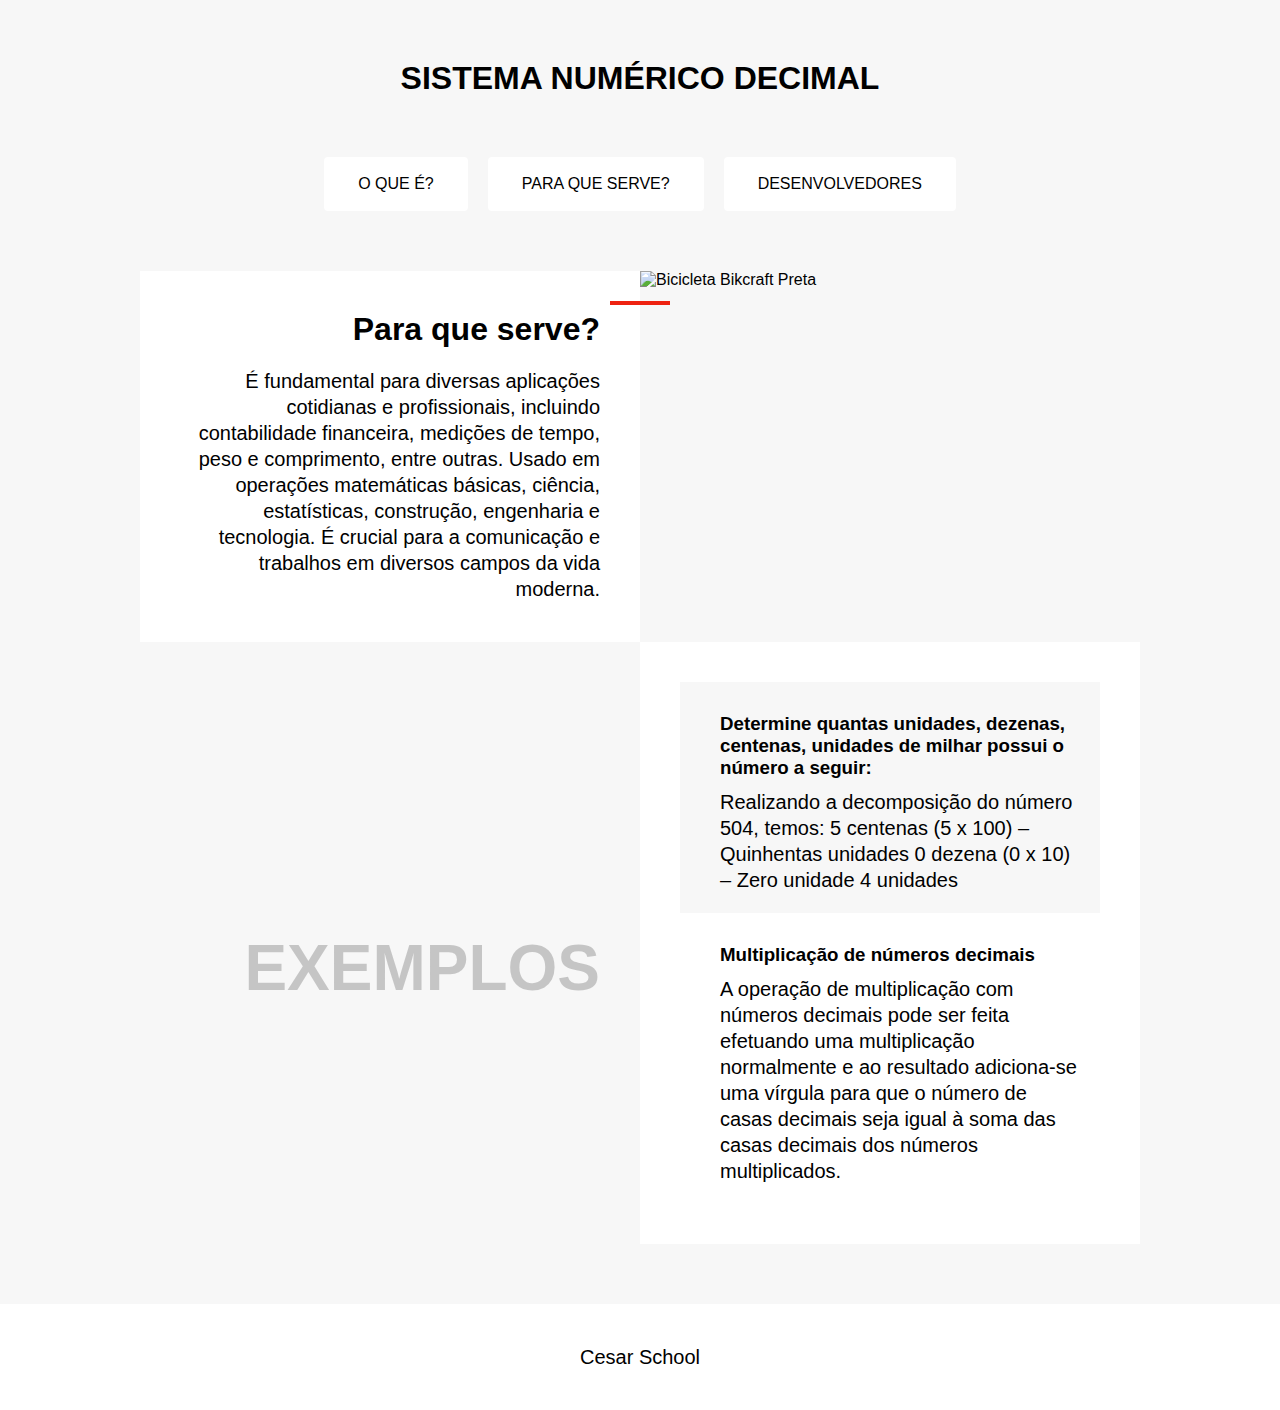
==== para-que-serve.html @ 3791e87b "atualização dos textos" ====
<!DOCTYPE html>
<html>

<head>
  <meta charset="UTF-8">
  <title>Sistema decimal</title>
  <link rel="stylesheet" href="./style.css">
</head>

<body>
  <header class="header">
    <h1 id="titulo">SISTEMA NUMÉRICO DECIMAL</h1>
    
    <nav aria-label="primária">
      <ul class="menu">
        <li><a href="./index.html">O que é?</a></li>
        <li><a href="/">Para que serve?</a></li>
        <li><a href="/">Desenvolvedores</a></li>
      </ul>
    </nav>
  </header>

  <main>
    <article class="conteudo">
      <div class="introducao" aria-labelledby="label-introducao">
        <h1 id="label-introducao">Para que serve?</h1>
        <p>É fundamental para diversas aplicações cotidianas e profissionais, incluindo contabilidade financeira, medições de tempo, peso e comprimento, entre outras. Usado em operações matemáticas básicas, ciência, estatísticas, construção, engenharia e tecnologia. É crucial para a comunicação e trabalhos em diversos campos da vida moderna.</p>
        <!-- <a class="botao" href="/">Ver Mais</a> -->
      </div>
      
      <img src="./img/bicicleta.jpg" alt="Bicicleta Bikcraft Preta">
    </article>

    <article class="conteudo" aria-labelledby="label-vantagens">

      <h2 class="subtitulo" id="label-vantagens">Exemplos</h2>
      
      <ul class="vantagens">
        <li class="vantagens-item">
          <img src="./img/eletrica.svg" alt="">
          <h3>Determine quantas unidades, dezenas, centenas, unidades de milhar possui o número a seguir:</h3>
          <p>Realizando a decomposição do número 504, temos:
            5 centenas (5 x 100) – Quinhentas unidades
            0 dezena (0 x 10) – Zero unidade
            4 unidades</p>
        </li>
        <li class="vantagens-item">
          <img src="./img/velocidade.svg" alt="">
          <h3>Multiplicação de números decimais</h3>
          <p>A operação de multiplicação com números decimais pode ser feita efetuando uma multiplicação normalmente e ao resultado adiciona-se uma vírgula para que o número de casas decimais seja igual à soma das casas decimais dos números multiplicados.</p>
        </li>
      </ul>
    </article>
    </main>

  <footer class="rodape">
    <p>Cesar School</p>
  </footer>
</body>

</html>
---- style.css ----
body {
  font-family: Arial, Helvetica, sans-serif;
  margin: 0px;
  background: #f7f7f7;
  display: grid;
  gap: 60px;
  justify-items: center;
  margin-top: 60px;
}

img {
  max-width: 100%;
  display: block;
}

a {
  text-decoration: none;
}

ul {
  list-style: none;
  margin: 0px;
  padding: 0px;
}

p,
h1,
h2,
h3 {
  margin: 0px;
}

p {
  font-size: 1.25rem;
  line-height: 1.3;
}

h1 {}

.header {
  display: grid;
  justify-items: center;
  gap: 60px;
}

.menu {
  display: flex;
  flex-wrap: wrap;
  gap: 20px;
  justify-content: center;
}

.menu a {
  display: block;
  background: #ffffff;
  padding: 1rem 2rem;
  border-radius: 4px;
  color: #000000;
  text-transform: uppercase;
  border: 2px solid #fff;
}

.menu a:hover {
  border: 2px solid #e21;
}

.conteudo {
  display: grid;
  grid-template-columns: 1fr 1fr;
  max-width: 1000px;
}

.introducao {
  background: #fff;
  padding: 40px;
  text-align: right;
  position: relative;
  display: grid;
  gap: 20px;
  align-content: center;
  justify-items: end;
}

.introducao h1 {
  font-size: 2rem;
}

.introducao::before {
  width: 60px;
  height: 4px;
  background: #e21;
  position: absolute;
  top: 30px;
  right: -30px;
  content: "";
}

.botao {
  background: #e21;
  color: #fff;
  padding: 1rem 2rem;
  border-radius: 4px;
  text-transform: uppercase;
}

.botao:hover {
  background: #900;
}

.subtitulo {
  font-size: 4rem;
  text-transform: uppercase;
  color: rgba(0, 0, 0, 0.2);
  text-align: right;
  padding: 40px;
  align-self: center;
  background-image: url("./img/onda.svg");
}

.vantagens {
  background: #fff;
  padding: 40px;
}

.vantagens-item {
  display: grid;
  grid-template-columns: auto 1fr;
  gap: 10px 20px;
  padding: 20px;
}

.vantagens-item:nth-child(odd) {
  background: #f7f7f7;
}

.vantagens-item:hover {
  border-left: 4px solid #e21;
}

.vantagens-item p {
  grid-column: 2;
}

.rodape {
  background: #fff;
  width: 100%;
  text-align: center;
  padding: 40px;
  box-sizing: border-box;
}

.imagem-arredondada {
  margin-top: 5%;
  border-radius: 50%;
  width: 120px;
  height: 120px;
}

h3 {
  margin-top: 3%;
}

h2 {
  text-align: center;
  margin-top: 10%;
  font-size: 36px;
}

.logogit {
  width: 40px;
  height: 40px;
}
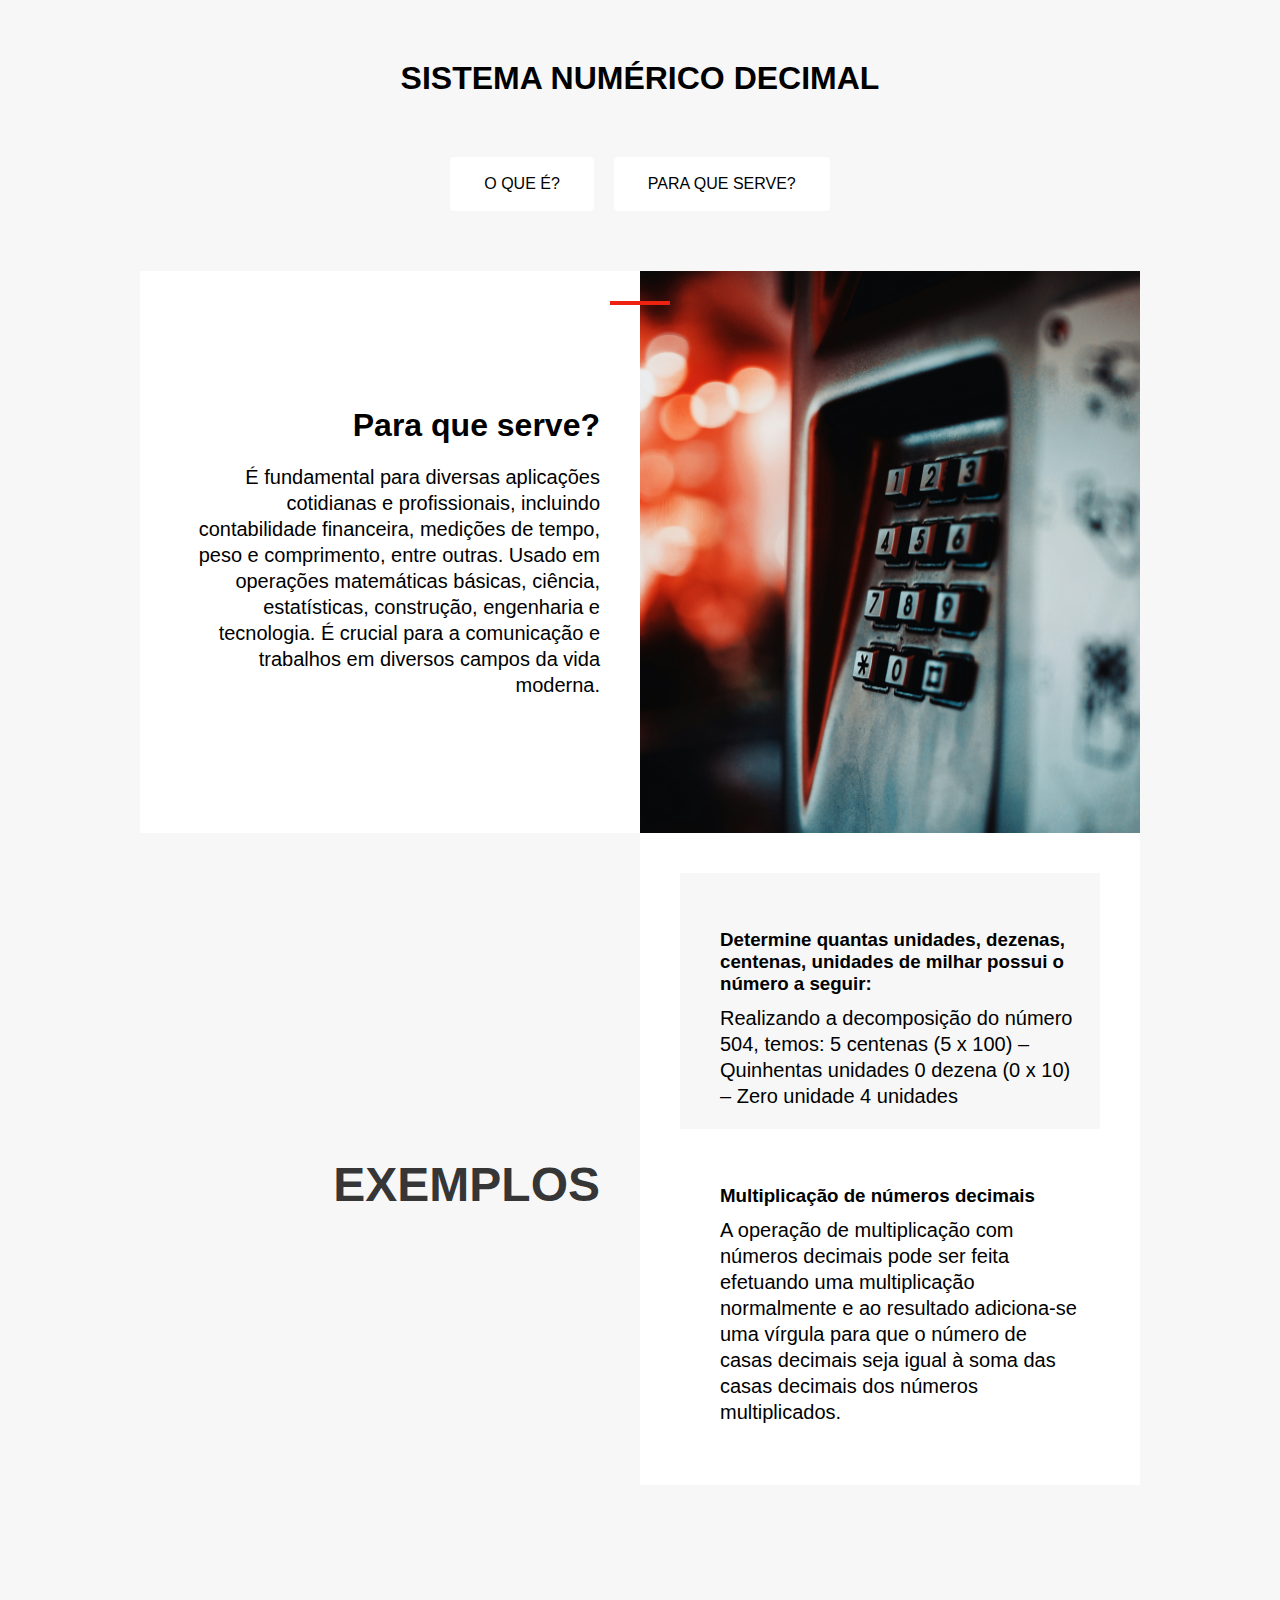
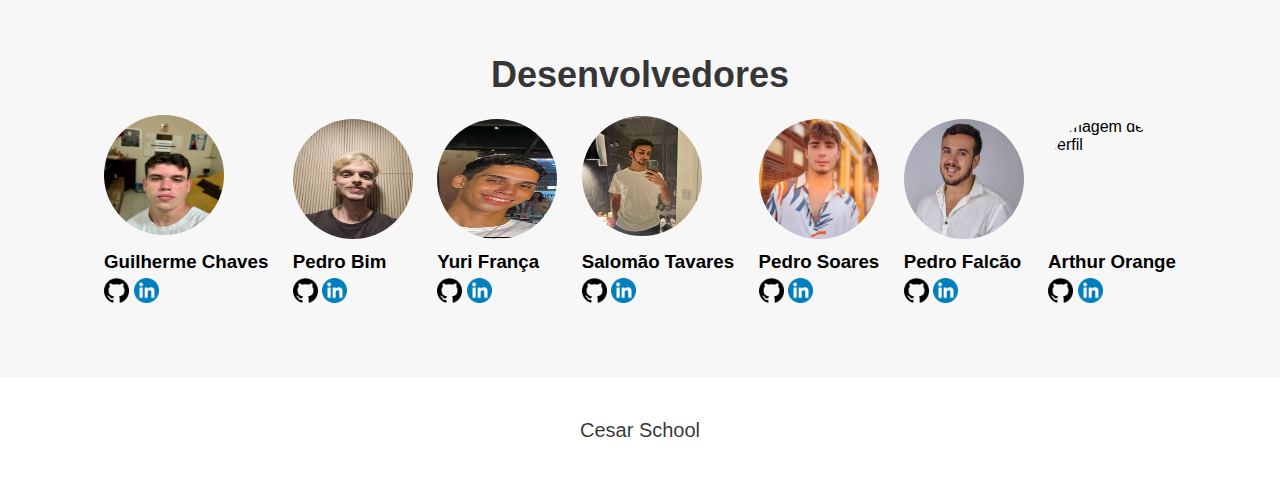
==== commit 949b6ecb: "projeto finalizado" ====
--- a/para-que-serve.html
+++ b/para-que-serve.html
@@ -15,7 +15,6 @@
       <ul class="menu">
         <li><a href="./index.html">O que é?</a></li>
         <li><a href="/">Para que serve?</a></li>
-        <li><a href="/">Desenvolvedores</a></li>
       </ul>
     </nav>
   </header>
@@ -25,10 +24,9 @@
       <div class="introducao" aria-labelledby="label-introducao">
         <h1 id="label-introducao">Para que serve?</h1>
         <p>É fundamental para diversas aplicações cotidianas e profissionais, incluindo contabilidade financeira, medições de tempo, peso e comprimento, entre outras. Usado em operações matemáticas básicas, ciência, estatísticas, construção, engenharia e tecnologia. É crucial para a comunicação e trabalhos em diversos campos da vida moderna.</p>
-        <!-- <a class="botao" href="/">Ver Mais</a> -->
       </div>
       
-      <img src="./img/bicicleta.jpg" alt="Bicicleta Bikcraft Preta">
+      <img src="./img/numeros.jpg" alt="">
     </article>
 
     <article class="conteudo" aria-labelledby="label-vantagens">
@@ -53,6 +51,58 @@
     </article>
     </main>
 
+    <section id="desenvolvedores">
+      <h2 id="titulo-desenvolvedores">Desenvolvedores</h2>
+      <div class="desenvolvedor">
+        <img src="./img/foto-guilhermequico.jpg" alt="Imagem de perfil" class="imagem-arredondada">
+        <h3>Guilherme Chaves</h3>
+        <a href="https://github.com/GuiiiChaves"><img class="logogit" src="img/gitlogo.png" alt="Ícone do Linkedin"></a>
+        <a href="https://www.linkedin.com/in/guilherme-chaves-sena-941bb5248/"><img class="logolink" src="img/linkedinlogo.png" alt="Ícone do Linkedin"></a>
+      </div>
+
+      <div class="desenvolvedor">
+        <img src="./img/foto-pedro.jpg" alt="Imagem de perfil" class="imagem-arredondada">
+        <h3>Pedro Bim</h3>
+        <a href="https://github.com/flea777"><img class="logogit" src="img/gitlogo.png" alt="Ícone do GitHub"></a>
+        <a href="https://www.linkedin.com/in/pedrobimm/"><img class="logolink" src="img/linkedinlogo.png" alt="Ícone do Linkedin"></a>
+      </div>
+
+      <div class="desenvolvedor">
+        <img src="./img/foto-yuri.jpeg" alt="Imagem de perfil" class="imagem-arredondada">
+        <h3>Yuri França</h3>
+        <a href="https://github.com/yuricsg"><img class="logogit" src="img/gitlogo.png" alt="Ícone do GitHub"></a>
+        <a href="www.linkedin.com/in/yuri-frança1"><img class="logolink" src="img/linkedinlogo.png" alt="Ícone do Linkedin"></a>
+      </div>
+
+      <div class="desenvolvedor">
+        <img src="./img/foto-salomao.jpeg" alt="Imagem de perfil" class="imagem-arredondada">
+        <h3>Salomão Tavares</h3>
+        <a href="https://github.com/Salomaoft"><img class="logogit" src="img/gitlogo.png" alt="Ícone do GitHub"></a>
+        <a href="https://www.linkedin.com/in/salomao-tavares/"><img class="logolink" src="img/linkedinlogo.png" alt="Ícone do Linkedin"></a>
+      </div>
+
+      <div class="desenvolvedor">
+        <img src="./img/foto-pedrosoares.jpeg" alt="Imagem de perfil" class="imagem-arredondada">
+        <h3>Pedro Soares</h3>
+        <a href="https://github.com/Pell1503"><img class="logogit" src="img/gitlogo.png" alt="Ícone do GitHub"></a>
+        <a href="https://www.linkedin.com/in/pedro-soares-rangel-1b02512b6?utm_source=share&utm_campaign=share_via&utm_content=profile&utm_medium=ios_app"><img class="logolink" src="img/linkedinlogo.png" alt="Ícone do Linkedin"></a>
+      </div>
+
+      <div class="desenvolvedor">
+        <img src="./img/foto-pedroanal.jpeg" alt="Imagem de perfil" class="imagem-arredondada">
+        <h3>Pedro Falcão</h3>
+        <a href="https://github.com/pedrofalcaos"><img class="logogit" src="img/gitlogo.png" alt="Ícone do GitHub"></a>
+        <a href="https://www.linkedin.com/in/pedro-falc%C3%A3o-78ab74122/"><img class="logolink" src="img/linkedinlogo.png" alt="Ícone do Linkedin"></a>
+      </div>
+
+      <div class="desenvolvedor">
+        <img src="/" alt="Imagem de perfil" class="imagem-arredondada">
+        <h3>Arthur Orange</h3>
+        <a href="/"><img class="logogit" src="img/gitlogo.png" alt="Ícone do GitHub"></a>
+        <a href="/"><img class="logolink" src="img/linkedinlogo.png" alt="Ícone do Linkedin"></a>
+      </div>
+    </section>
+
   <footer class="rodape">
     <p>Cesar School</p>
   </footer>
--- a/style.css
+++ b/style.css
@@ -108,9 +108,9 @@
 }
 
 .subtitulo {
-  font-size: 4rem;
+  font-size: 3rem;
   text-transform: uppercase;
-  color: rgba(0, 0, 0, 0.2);
+  color: rgba(0, 0, 0, 0.8);
   text-align: right;
   padding: 40px;
   align-self: center;
@@ -147,6 +147,7 @@
   text-align: center;
   padding: 40px;
   box-sizing: border-box;
+  color: rgba(0, 0, 0, 0.8);
 }
 
 .imagem-arredondada {
@@ -157,7 +158,7 @@
 }
 
 h3 {
-  margin-top: 3%;
+  margin-top: 10%;
 }
 
 h2 {
@@ -166,7 +167,30 @@
   font-size: 36px;
 }
 
-.logogit {
-  width: 40px;
-  height: 40px;
+.numeros{
+  margin-right: 20%;
+}
+
+
+.desenvolvedor{
+  margin: 10px;
+  display: inline-block;
+}
+
+.logogit,
+.logolink {
+  margin-top: 5px;
+  width: 25px;
+  height: 25px;
+  display: inline-block;
+}
+
+.logogit:hover,
+.logolink:hover {
+  transform: scale(1.1);
+  transition: 1s;
+}
+
+#titulo-desenvolvedores {
+  color: rgba(0, 0, 0, 0.8);
 }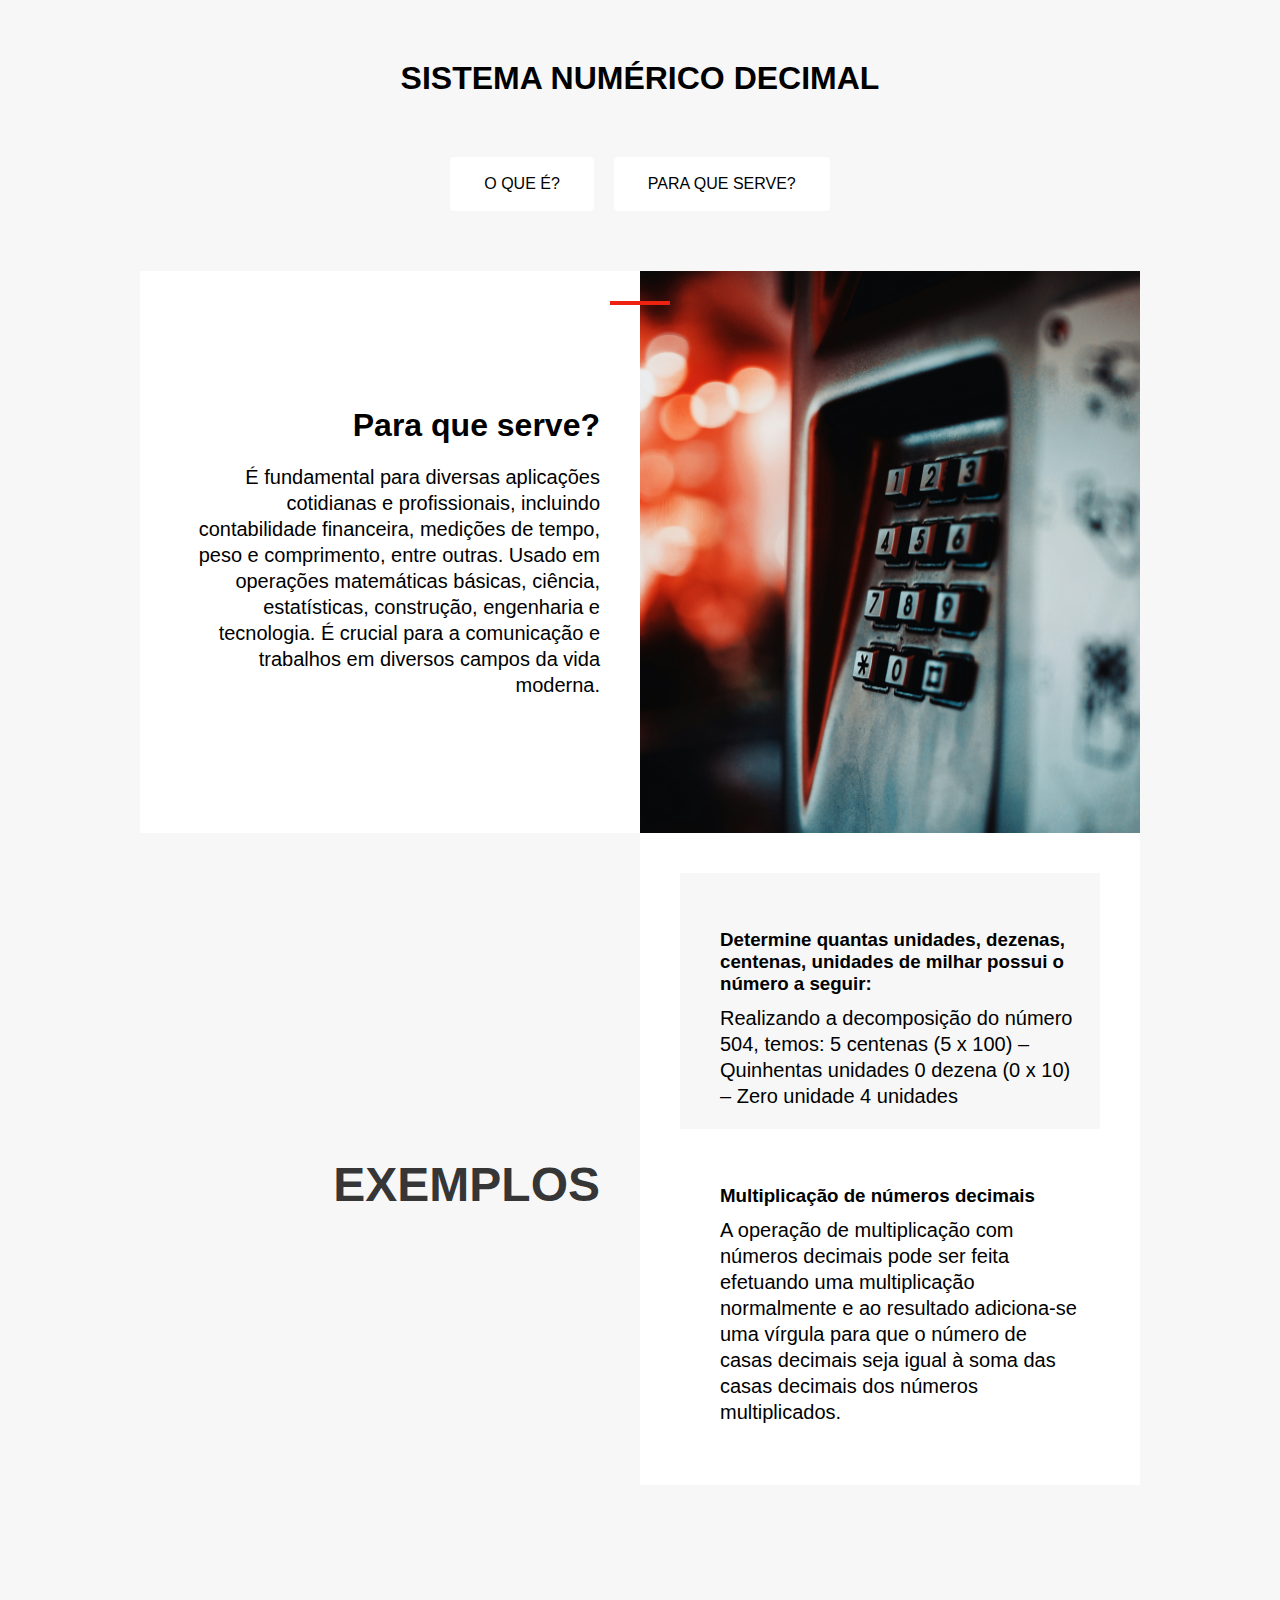
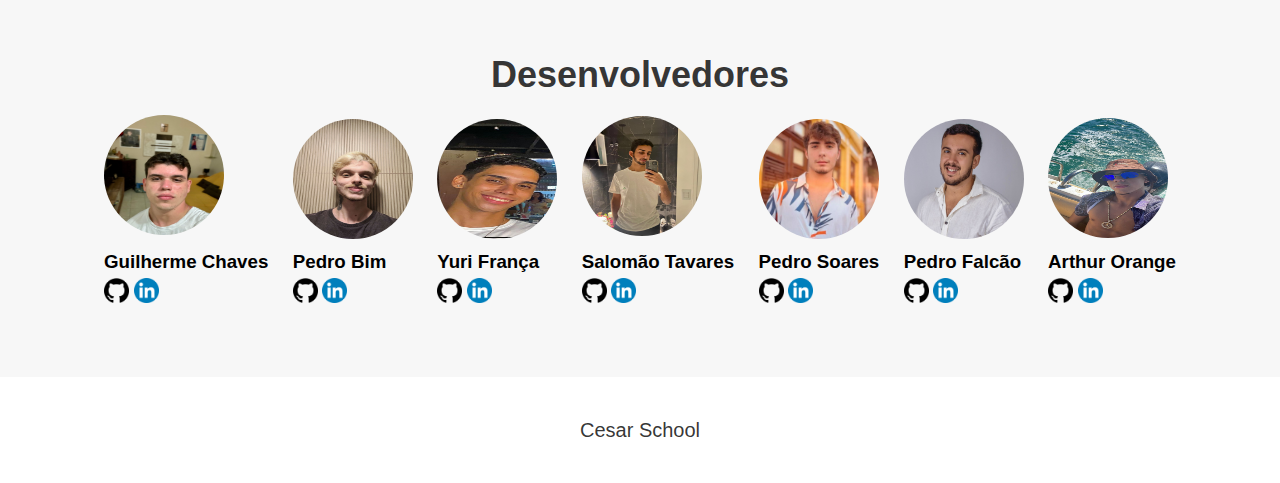
==== commit 21f9e8d1: "foto e links atualizados" ====
--- a/para-que-serve.html
+++ b/para-que-serve.html
@@ -96,10 +96,10 @@
       </div>
 
       <div class="desenvolvedor">
-        <img src="/" alt="Imagem de perfil" class="imagem-arredondada">
+        <img src="./img/foto-arthur.jpeg" alt="Imagem de perfil" class="imagem-arredondada">
         <h3>Arthur Orange</h3>
-        <a href="/"><img class="logogit" src="img/gitlogo.png" alt="Ícone do GitHub"></a>
-        <a href="/"><img class="logolink" src="img/linkedinlogo.png" alt="Ícone do Linkedin"></a>
+        <a href="https://github.com/Arthur1734"><img class="logogit" src="img/gitlogo.png" alt="Ícone do GitHub"></a>
+        <a href="https://www.linkedin.com/in/arthur-orange-59a803154/"><img class="logolink" src="img/linkedinlogo.png" alt="Ícone do Linkedin"></a>
       </div>
     </section>
 
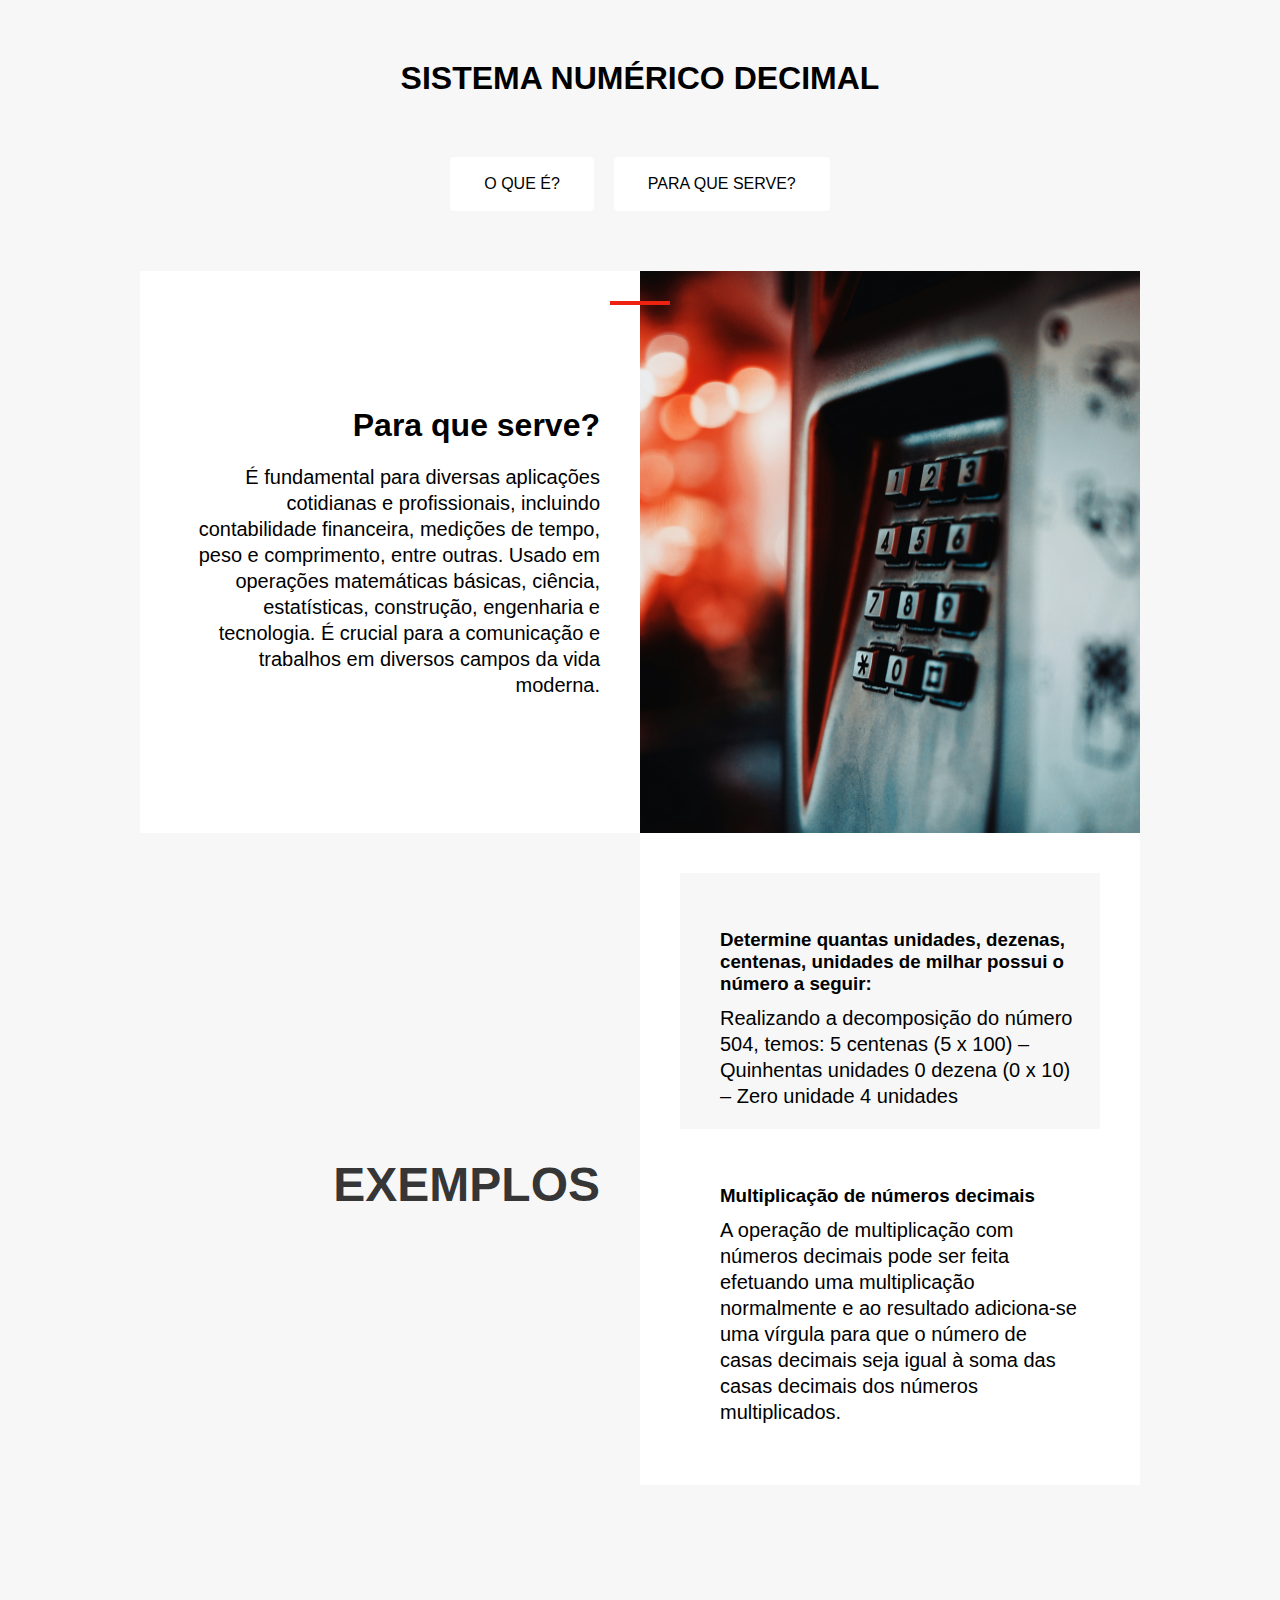
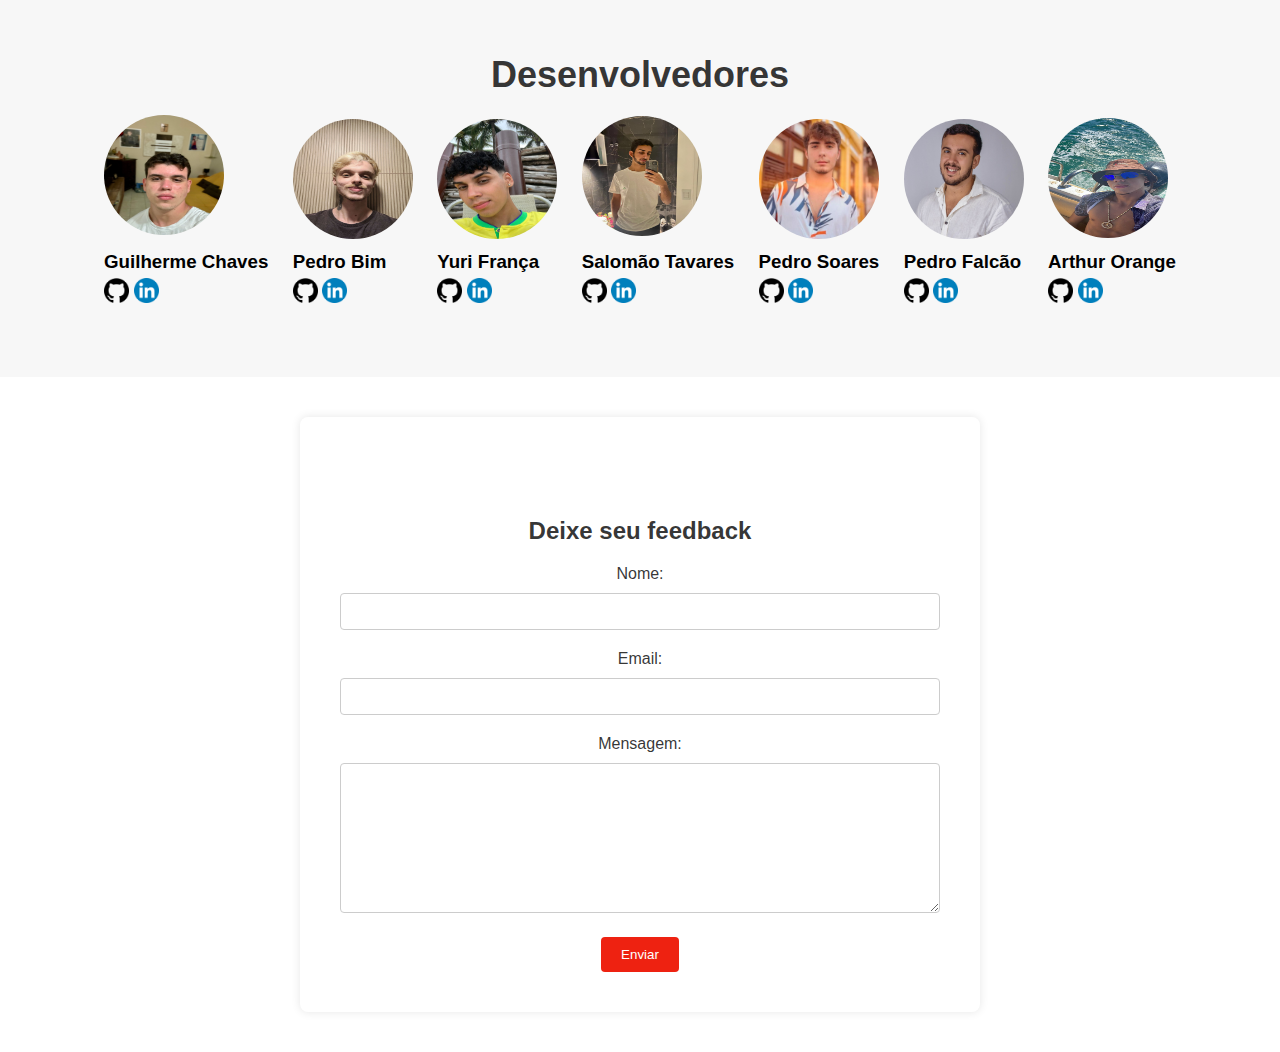
==== commit ff1ca2b9: "formulario" ====
--- a/para-que-serve.html
+++ b/para-que-serve.html
@@ -103,9 +103,20 @@
       </div>
     </section>
 
-  <footer class="rodape">
-    <p>Cesar School</p>
-  </footer>
+    <footer class="rodape">
+
+      <form class="feedback-form">
+        <h3>Deixe seu feedback</h3>
+        <label for="feedback-name">Nome:</label>
+        <input type="text" id="feedback-name" name="name" required>
+        <label for="feedback-email">Email:</label>
+        <input type="email" id="feedback-email" name="email" required>
+        <label for="feedback-message">Mensagem:</label>
+        <textarea id="feedback-message" name="message" required></textarea>
+        <button type="submit">Enviar</button>
+      </form>
+      
+    </footer>
 </body>
 
 </html>--- a/style.css
+++ b/style.css
@@ -193,4 +193,53 @@
 
 #titulo-desenvolvedores {
   color: rgba(0, 0, 0, 0.8);
+}
+
+.feedback-form {
+  background: #fff;
+  padding: 40px;
+  text-align: center;
+  max-width: 600px; /* Ajuste conforme necessário */
+  margin: auto; /* Centraliza o formulário na página */
+  border-radius: 8px;
+  box-shadow: 0px 0px 10px rgba(0, 0, 0, 0.1); /* Adiciona sombra suave */
+}
+
+.feedback-form h3 {
+  font-size: 24px;
+  margin-bottom: 20px;
+}
+
+.feedback-form label {
+  display: block;
+  margin-bottom: 10px;
+}
+
+.feedback-form input[type="text"],
+.feedback-form input[type="email"],
+.feedback-form textarea {
+  width: 100%;
+  padding: 10px;
+  margin-bottom: 20px;
+  border: 1px solid #ccc;
+  border-radius: 4px;
+  box-sizing: border-box; /* Garante que o padding não altere a largura do campo */
+}
+
+.feedback-form textarea {
+  height: 150px;
+}
+
+.feedback-form button {
+  background: #e21;
+  color: #fff;
+  padding: 10px 20px;
+  border: none;
+  border-radius: 4px;
+  cursor: pointer;
+  transition: background 0.3s ease;
+}
+
+.feedback-form button:hover {
+  background: #900;
 }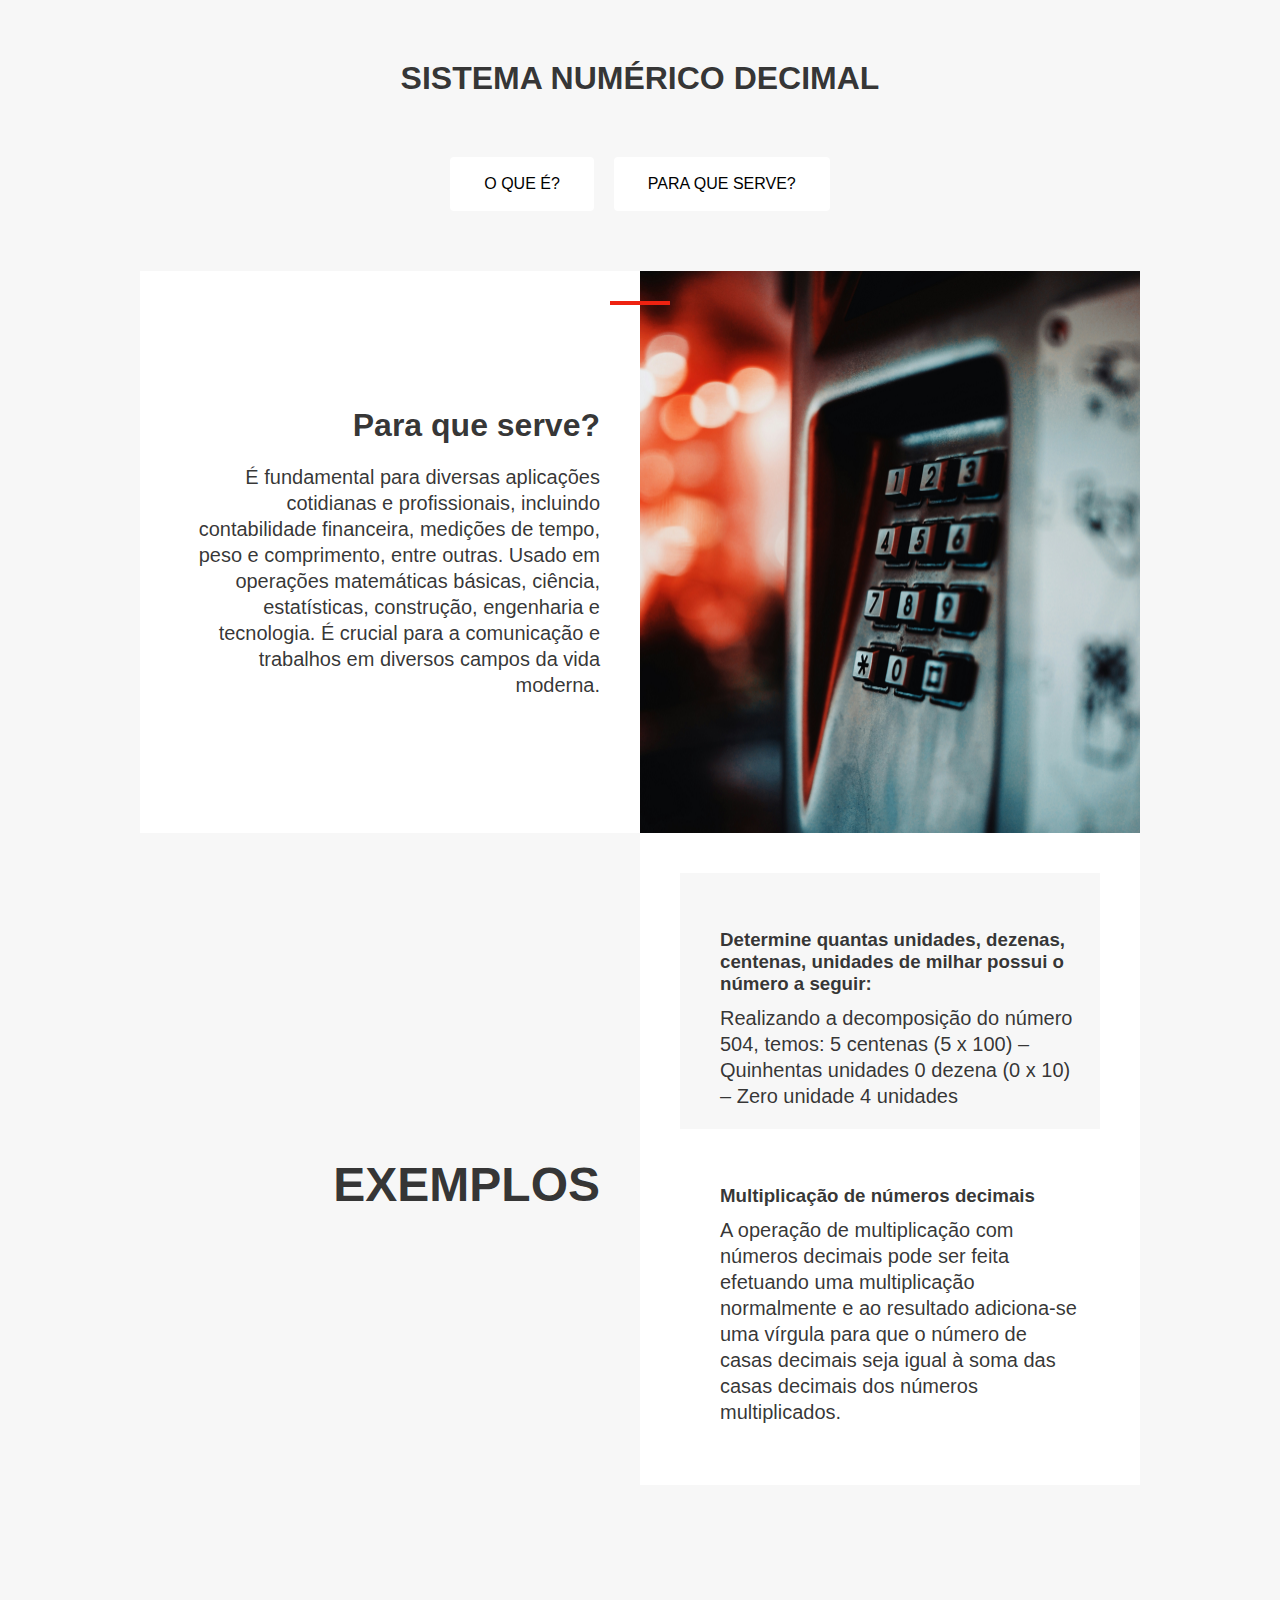
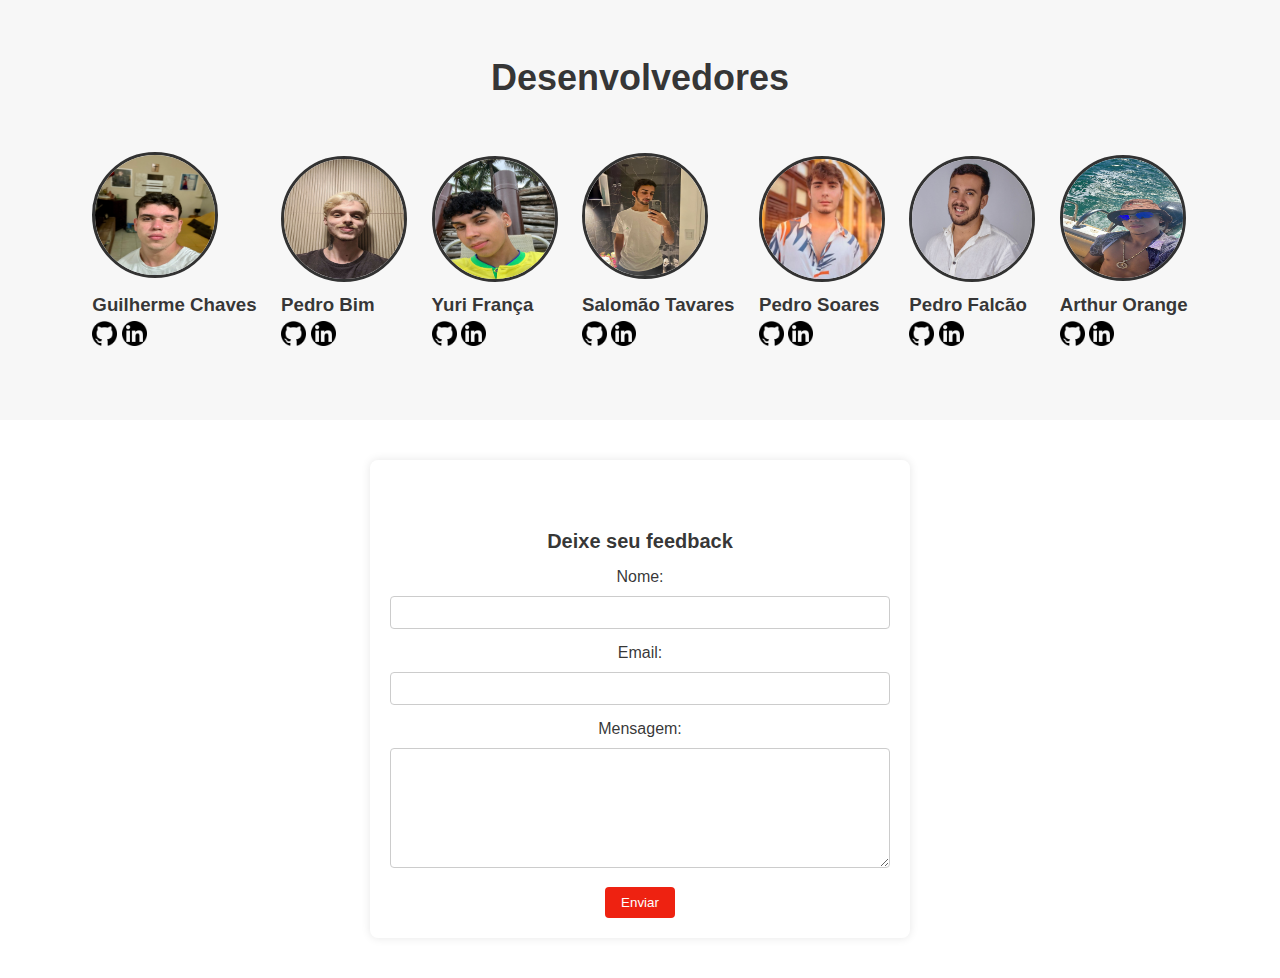
==== commit 43f4de71: "visual" ====
--- a/para-que-serve.html
+++ b/para-que-serve.html
@@ -9,7 +9,7 @@
 
 <body>
   <header class="header">
-    <h1 id="titulo">SISTEMA NUMÉRICO DECIMAL</h1>
+    <h1 class="cor" id="titulo">SISTEMA NUMÉRICO DECIMAL</h1>
     
     <nav aria-label="primária">
       <ul class="menu">
@@ -22,8 +22,8 @@
   <main>
     <article class="conteudo">
       <div class="introducao" aria-labelledby="label-introducao">
-        <h1 id="label-introducao">Para que serve?</h1>
-        <p>É fundamental para diversas aplicações cotidianas e profissionais, incluindo contabilidade financeira, medições de tempo, peso e comprimento, entre outras. Usado em operações matemáticas básicas, ciência, estatísticas, construção, engenharia e tecnologia. É crucial para a comunicação e trabalhos em diversos campos da vida moderna.</p>
+        <h1 id="label-introducao" class="cor">Para que serve?</h1>
+        <p class="cor">É fundamental para diversas aplicações cotidianas e profissionais, incluindo contabilidade financeira, medições de tempo, peso e comprimento, entre outras. Usado em operações matemáticas básicas, ciência, estatísticas, construção, engenharia e tecnologia. É crucial para a comunicação e trabalhos em diversos campos da vida moderna.</p>
       </div>
       
       <img src="./img/numeros.jpg" alt="">
@@ -36,16 +36,16 @@
       <ul class="vantagens">
         <li class="vantagens-item">
           <img src="./img/eletrica.svg" alt="">
-          <h3>Determine quantas unidades, dezenas, centenas, unidades de milhar possui o número a seguir:</h3>
-          <p>Realizando a decomposição do número 504, temos:
+          <h3 class="cor">Determine quantas unidades, dezenas, centenas, unidades de milhar possui o número a seguir:</h3>
+          <p class="cor">Realizando a decomposição do número 504, temos:
             5 centenas (5 x 100) – Quinhentas unidades
             0 dezena (0 x 10) – Zero unidade
             4 unidades</p>
         </li>
         <li class="vantagens-item">
           <img src="./img/velocidade.svg" alt="">
-          <h3>Multiplicação de números decimais</h3>
-          <p>A operação de multiplicação com números decimais pode ser feita efetuando uma multiplicação normalmente e ao resultado adiciona-se uma vírgula para que o número de casas decimais seja igual à soma das casas decimais dos números multiplicados.</p>
+          <h3 class="cor">Multiplicação de números decimais</h3>
+          <p class="cor">A operação de multiplicação com números decimais pode ser feita efetuando uma multiplicação normalmente e ao resultado adiciona-se uma vírgula para que o número de casas decimais seja igual à soma das casas decimais dos números multiplicados.</p>
         </li>
       </ul>
     </article>
@@ -55,49 +55,49 @@
       <h2 id="titulo-desenvolvedores">Desenvolvedores</h2>
       <div class="desenvolvedor">
         <img src="./img/foto-guilhermequico.jpg" alt="Imagem de perfil" class="imagem-arredondada">
-        <h3>Guilherme Chaves</h3>
+        <h3 class="cor">Guilherme Chaves</h3>
         <a href="https://github.com/GuiiiChaves"><img class="logogit" src="img/gitlogo.png" alt="Ícone do Linkedin"></a>
         <a href="https://www.linkedin.com/in/guilherme-chaves-sena-941bb5248/"><img class="logolink" src="img/linkedinlogo.png" alt="Ícone do Linkedin"></a>
       </div>
 
       <div class="desenvolvedor">
         <img src="./img/foto-pedro.jpg" alt="Imagem de perfil" class="imagem-arredondada">
-        <h3>Pedro Bim</h3>
+        <h3 class="cor">Pedro Bim</h3>
         <a href="https://github.com/flea777"><img class="logogit" src="img/gitlogo.png" alt="Ícone do GitHub"></a>
         <a href="https://www.linkedin.com/in/pedrobimm/"><img class="logolink" src="img/linkedinlogo.png" alt="Ícone do Linkedin"></a>
       </div>
 
       <div class="desenvolvedor">
         <img src="./img/foto-yuri.jpeg" alt="Imagem de perfil" class="imagem-arredondada">
-        <h3>Yuri França</h3>
+        <h3 class="cor">Yuri França</h3>
         <a href="https://github.com/yuricsg"><img class="logogit" src="img/gitlogo.png" alt="Ícone do GitHub"></a>
         <a href="www.linkedin.com/in/yuri-frança1"><img class="logolink" src="img/linkedinlogo.png" alt="Ícone do Linkedin"></a>
       </div>
 
       <div class="desenvolvedor">
         <img src="./img/foto-salomao.jpeg" alt="Imagem de perfil" class="imagem-arredondada">
-        <h3>Salomão Tavares</h3>
+        <h3 class="cor">Salomão Tavares</h3>
         <a href="https://github.com/Salomaoft"><img class="logogit" src="img/gitlogo.png" alt="Ícone do GitHub"></a>
         <a href="https://www.linkedin.com/in/salomao-tavares/"><img class="logolink" src="img/linkedinlogo.png" alt="Ícone do Linkedin"></a>
       </div>
 
       <div class="desenvolvedor">
         <img src="./img/foto-pedrosoares.jpeg" alt="Imagem de perfil" class="imagem-arredondada">
-        <h3>Pedro Soares</h3>
+        <h3 class="cor">Pedro Soares</h3>
         <a href="https://github.com/Pell1503"><img class="logogit" src="img/gitlogo.png" alt="Ícone do GitHub"></a>
         <a href="https://www.linkedin.com/in/pedro-soares-rangel-1b02512b6?utm_source=share&utm_campaign=share_via&utm_content=profile&utm_medium=ios_app"><img class="logolink" src="img/linkedinlogo.png" alt="Ícone do Linkedin"></a>
       </div>
 
       <div class="desenvolvedor">
         <img src="./img/foto-pedroanal.jpeg" alt="Imagem de perfil" class="imagem-arredondada">
-        <h3>Pedro Falcão</h3>
+        <h3 class="cor">Pedro Falcão</h3>
         <a href="https://github.com/pedrofalcaos"><img class="logogit" src="img/gitlogo.png" alt="Ícone do GitHub"></a>
         <a href="https://www.linkedin.com/in/pedro-falc%C3%A3o-78ab74122/"><img class="logolink" src="img/linkedinlogo.png" alt="Ícone do Linkedin"></a>
       </div>
 
       <div class="desenvolvedor">
         <img src="./img/foto-arthur.jpeg" alt="Imagem de perfil" class="imagem-arredondada">
-        <h3>Arthur Orange</h3>
+        <h3 class="cor">Arthur Orange</h3>
         <a href="https://github.com/Arthur1734"><img class="logogit" src="img/gitlogo.png" alt="Ícone do GitHub"></a>
         <a href="https://www.linkedin.com/in/arthur-orange-59a803154/"><img class="logolink" src="img/linkedinlogo.png" alt="Ícone do Linkedin"></a>
       </div>
@@ -106,16 +106,16 @@
     <footer class="rodape">
 
       <form class="feedback-form">
-        <h3>Deixe seu feedback</h3>
+        <h3 class="cor">Deixe seu feedback</h3>
         <label for="feedback-name">Nome:</label>
         <input type="text" id="feedback-name" name="name" required>
-        <label for="feedback-email">Email:</label>
+        <label for="feedback-email" class="cor">Email:</label>
         <input type="email" id="feedback-email" name="email" required>
-        <label for="feedback-message">Mensagem:</label>
+        <label for="feedback-message" class="cor">Mensagem:</label>
         <textarea id="feedback-message" name="message" required></textarea>
-        <button type="submit">Enviar</button>
+        <button type="submit" class="cor">Enviar</button>
       </form>
-      
+
     </footer>
 </body>
 
--- a/style.css
+++ b/style.css
@@ -35,7 +35,9 @@
   line-height: 1.3;
 }
 
-h1 {}
+.cor {
+  color: rgba(0, 0, 0, 0.8);
+}
 
 .header {
   display: grid;
@@ -155,6 +157,7 @@
   border-radius: 50%;
   width: 120px;
   height: 120px;
+  border: 3px solid rgba(0, 0, 0, 0.8); 
 }
 
 h3 {
@@ -193,21 +196,22 @@
 
 #titulo-desenvolvedores {
   color: rgba(0, 0, 0, 0.8);
+  margin-bottom: 35px;
 }
 
 .feedback-form {
   background: #fff;
-  padding: 40px;
+  padding: 20px; 
   text-align: center;
-  max-width: 600px; /* Ajuste conforme necessário */
-  margin: auto; /* Centraliza o formulário na página */
+  max-width: 500px; 
+  margin: auto;
   border-radius: 8px;
-  box-shadow: 0px 0px 10px rgba(0, 0, 0, 0.1); /* Adiciona sombra suave */
+  box-shadow: 0px 0px 10px rgba(0, 0, 0, 0.1); 
 }
 
 .feedback-form h3 {
-  font-size: 24px;
-  margin-bottom: 20px;
+  font-size: 20px; 
+  margin-bottom: 15px; 
 }
 
 .feedback-form label {
@@ -219,21 +223,21 @@
 .feedback-form input[type="email"],
 .feedback-form textarea {
   width: 100%;
-  padding: 10px;
-  margin-bottom: 20px;
+  padding: 8px;
+  margin-bottom: 15px;
   border: 1px solid #ccc;
   border-radius: 4px;
-  box-sizing: border-box; /* Garante que o padding não altere a largura do campo */
+  box-sizing: border-box;
 }
 
 .feedback-form textarea {
-  height: 150px;
+  height: 120px;
 }
 
 .feedback-form button {
   background: #e21;
   color: #fff;
-  padding: 10px 20px;
+  padding: 8px 16px; 
   border: none;
   border-radius: 4px;
   cursor: pointer;
@@ -242,4 +246,6 @@
 
 .feedback-form button:hover {
   background: #900;
-}+}
+
+
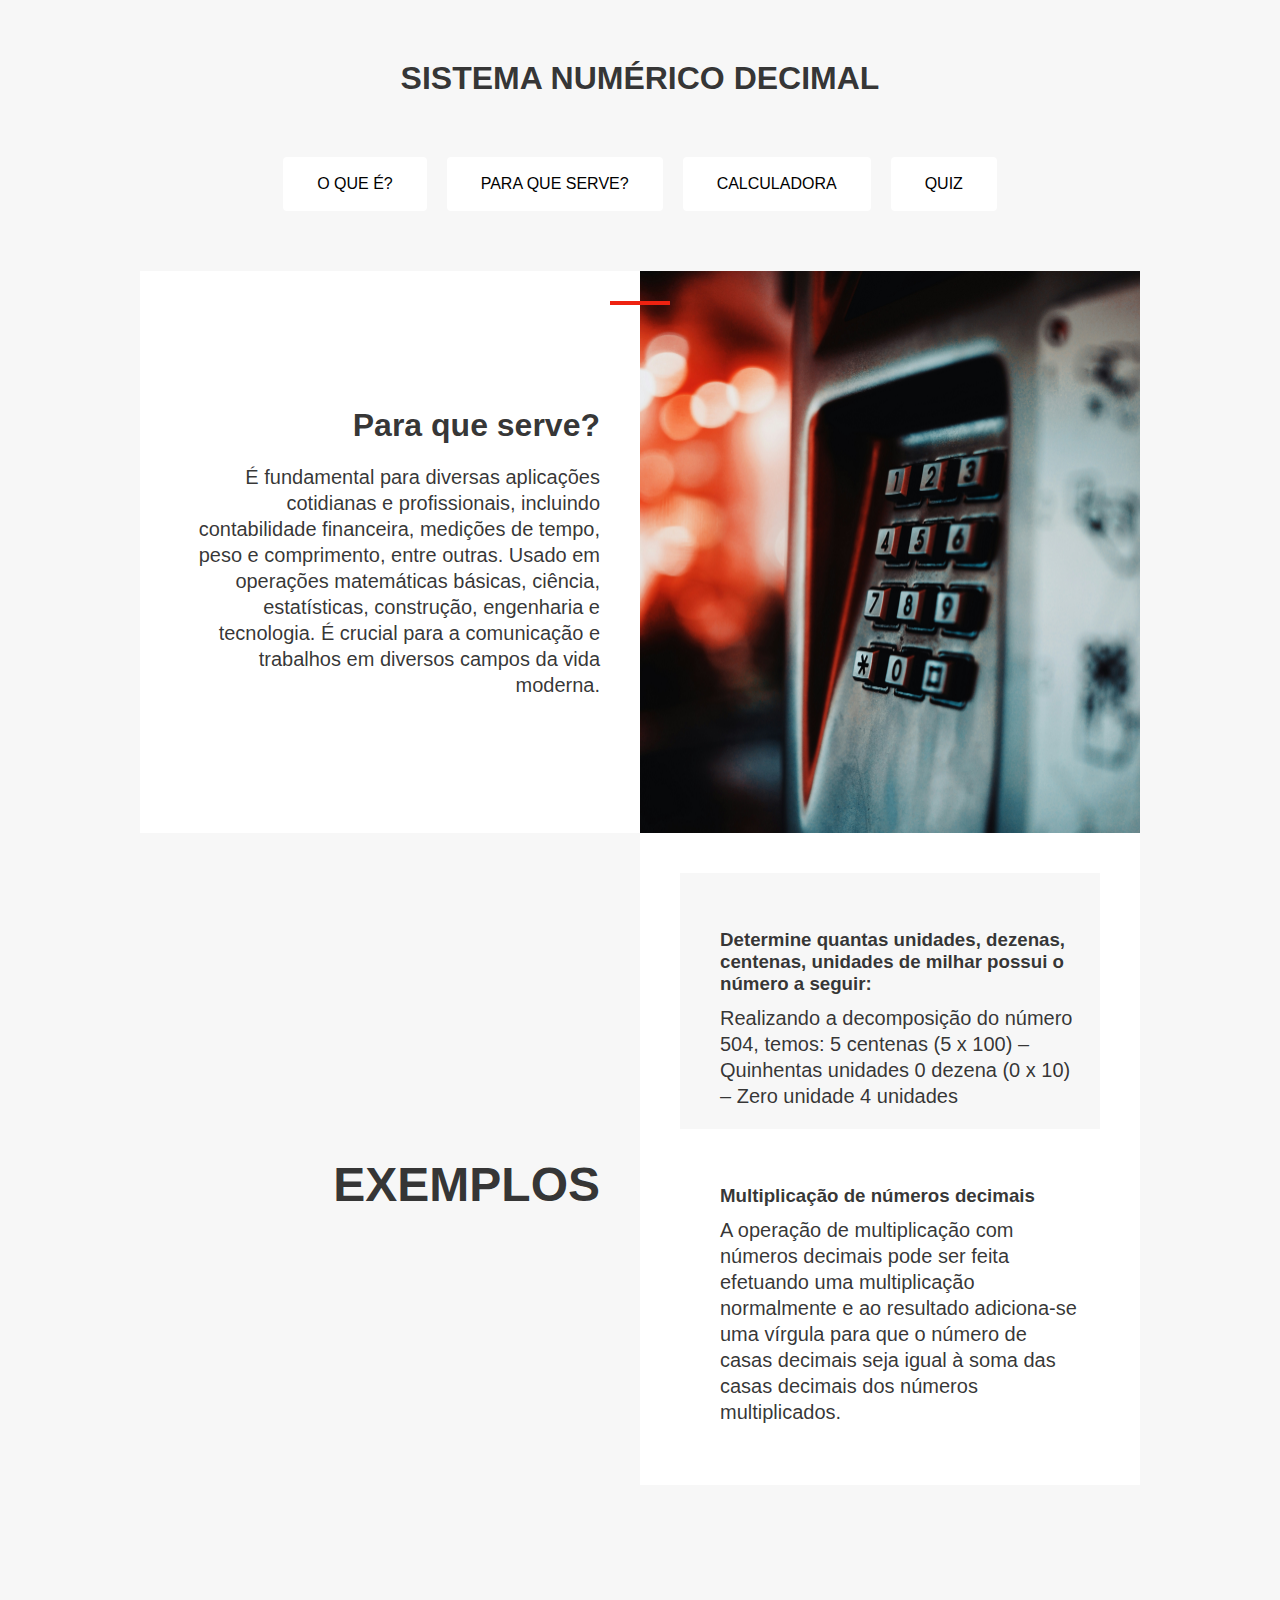
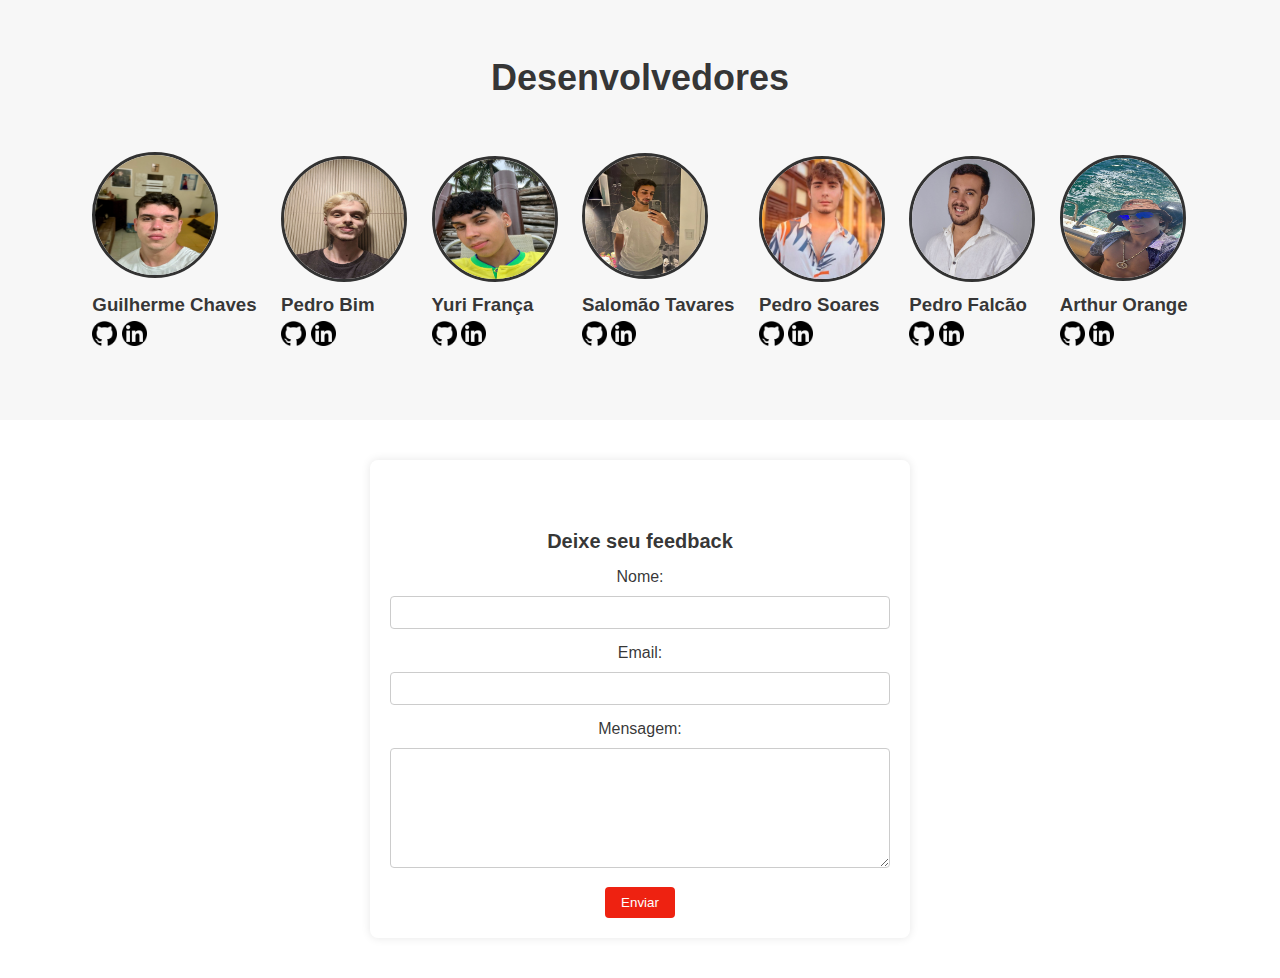
==== commit c465e83d: "update" ====
--- a/para-que-serve.html
+++ b/para-que-serve.html
@@ -15,6 +15,8 @@
       <ul class="menu">
         <li><a href="./index.html">O que é?</a></li>
         <li><a href="/">Para que serve?</a></li>
+        <li class="cor"><a href="./update/calculadora.html">Calculadora</a></li>
+        <li class="cor"><a href="./update/quiz.html">Quiz</a></li>
       </ul>
     </nav>
   </header>
